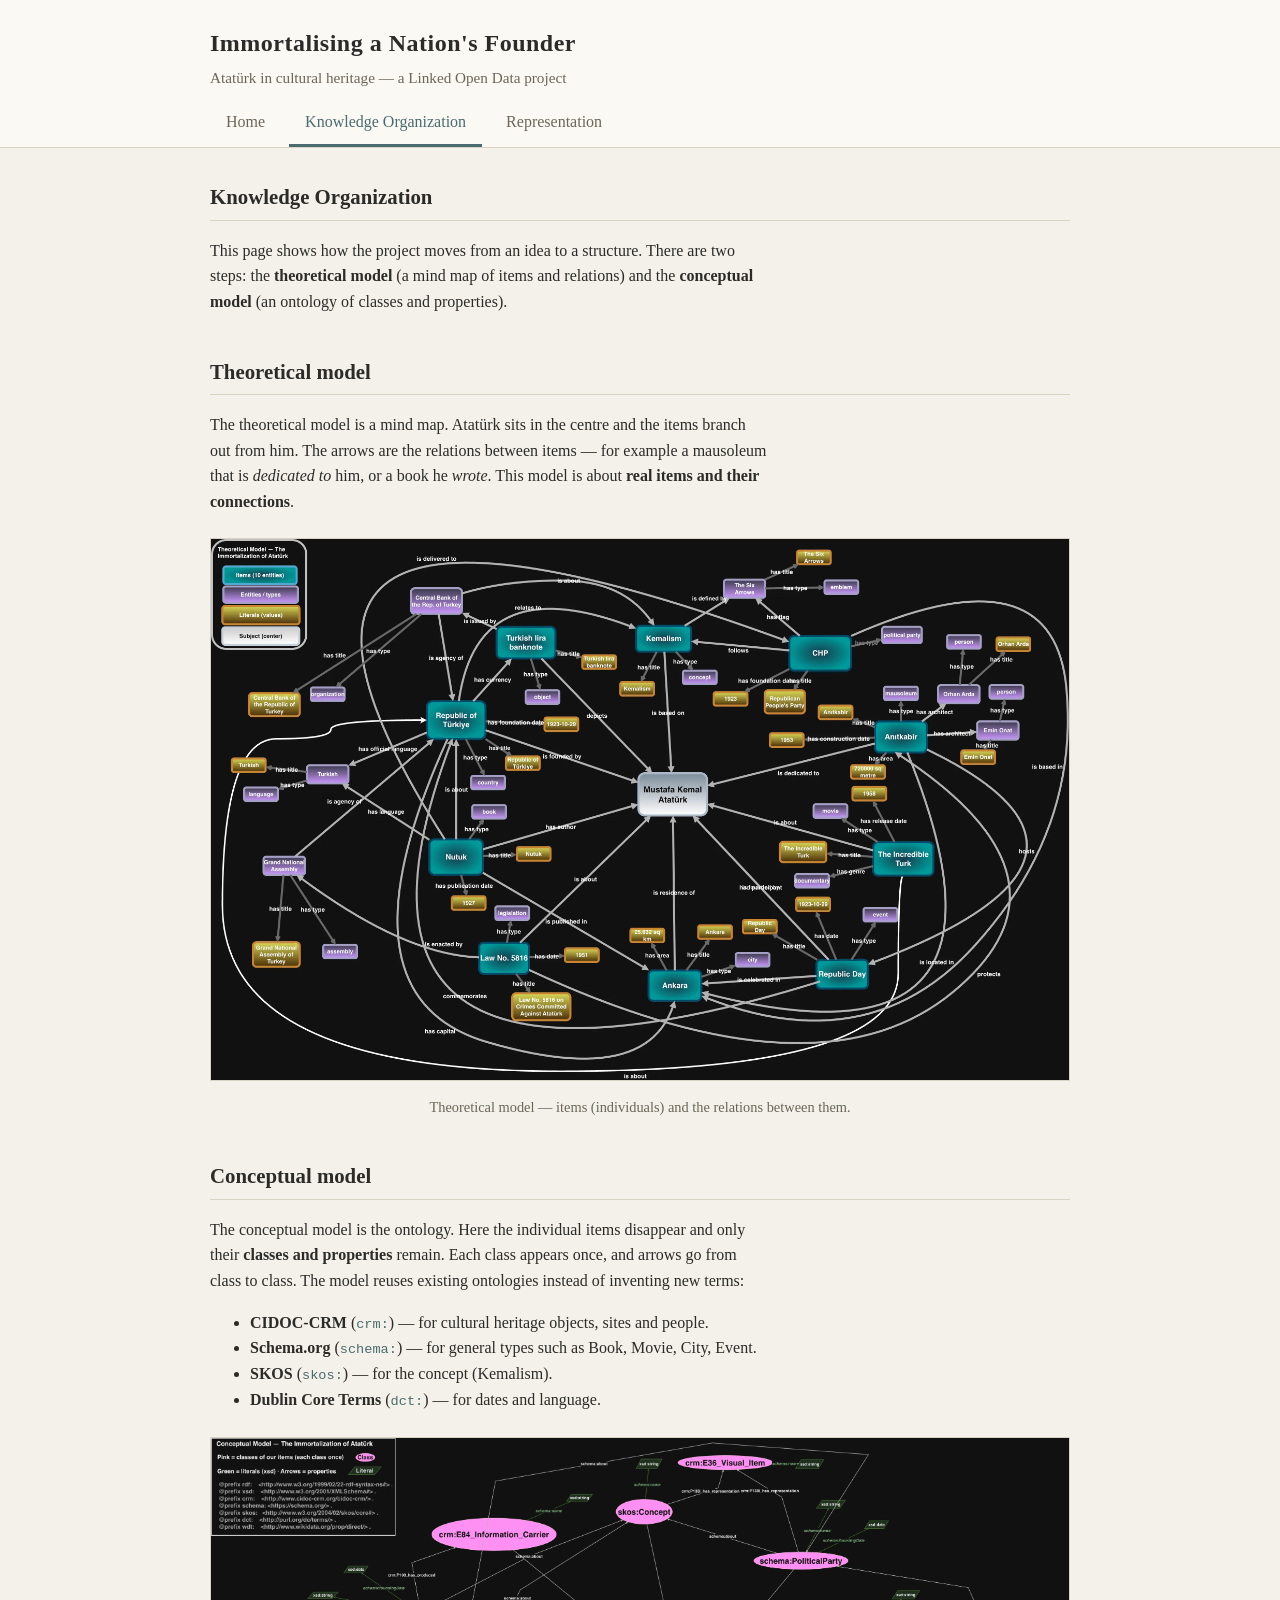
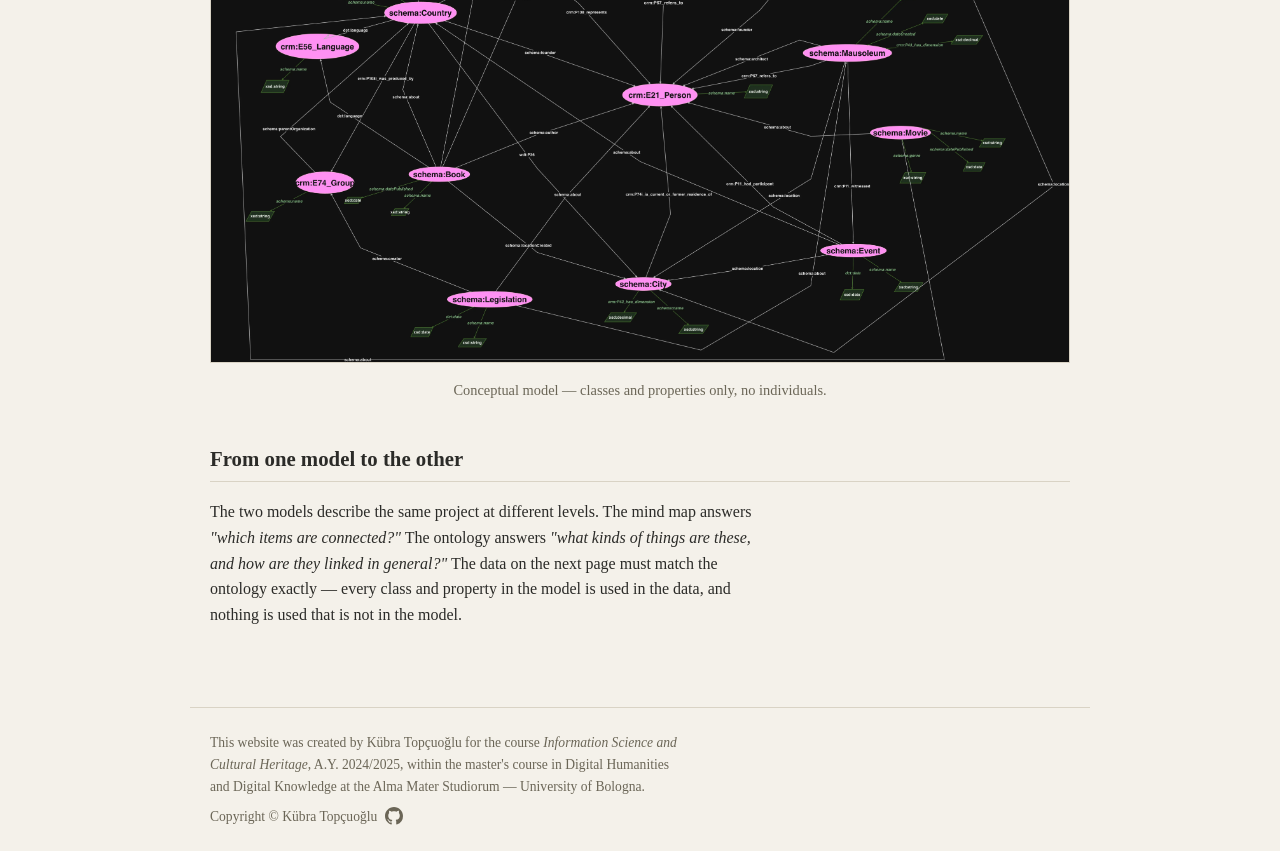
==== docs/knowledge-organization.html @ 89459b2e "Add attribution footer and publish LODLAM Atatürk project" ====
<!DOCTYPE html>
<html lang="en">
<head>
  <meta charset="UTF-8">
  <meta name="viewport" content="width=device-width, initial-scale=1.0">
  <title>Knowledge Organization</title>
  <link rel="stylesheet" href="css/style.css">
</head>
<body>
  <header>
    <div class="site-title">
      <h1>Immortalising a Nation's Founder</h1>
      <p>Atatürk in cultural heritage — a Linked Open Data project</p>
    </div>
    <nav>
      <a href="index.html">Home</a>
      <a href="knowledge-organization.html" class="active">Knowledge Organization</a>
      <a href="representation.html">Representation</a>
    </nav>
  </header>

  <main>
    <h2>Knowledge Organization</h2>
    <p>
      This page shows how the project moves from an idea to a structure. There are
      two steps: the <strong>theoretical model</strong> (a mind map of items and
      relations) and the <strong>conceptual model</strong> (an ontology of classes
      and properties).
    </p>

    <h2>Theoretical model</h2>
    <p>
      The theoretical model is a mind map. Atatürk sits in the centre and the items
      branch out from him. The arrows are the relations between items — for example
      a mausoleum that is <em>dedicated to</em> him, or a book he <em>wrote</em>.
      This model is about <strong>real items and their connections</strong>.
    </p>
    <figure>
      <img src="assets/theoretical-model.webp" alt="Theoretical model: radial mind map of items and relations">
      <figcaption>Theoretical model — items (individuals) and the relations between them.</figcaption>
    </figure>

    <h2>Conceptual model</h2>
    <p>
      The conceptual model is the ontology. Here the individual items disappear and
      only their <strong>classes and properties</strong> remain. Each class appears
      once, and arrows go from class to class. The model reuses existing
      ontologies instead of inventing new terms:
    </p>
    <ul>
      <li><strong>CIDOC-CRM</strong> (<code>crm:</code>) — for cultural heritage objects, sites and people.</li>
      <li><strong>Schema.org</strong> (<code>schema:</code>) — for general types such as Book, Movie, City, Event.</li>
      <li><strong>SKOS</strong> (<code>skos:</code>) — for the concept (Kemalism).</li>
      <li><strong>Dublin Core Terms</strong> (<code>dct:</code>) — for dates and language.</li>
    </ul>
    <figure>
      <img src="assets/conceptual-model.webp" alt="Conceptual model: ontology of classes and properties">
      <figcaption>Conceptual model — classes and properties only, no individuals.</figcaption>
    </figure>

    <h2>From one model to the other</h2>
    <p>
      The two models describe the same project at different levels. The mind map
      answers <em>"which items are connected?"</em> The ontology answers
      <em>"what kinds of things are these, and how are they linked in general?"</em>
      The data on the next page must match the ontology exactly — every class and
      property in the model is used in the data, and nothing is used that is not in
      the model.
    </p>
  </main>

  <footer>
    <p>
      This website was created by Kübra Topçuoğlu for the course
      <em>Information Science and Cultural Heritage</em>, A.Y. 2024/2025,
      within the master's course in Digital Humanities and Digital Knowledge
      at the Alma Mater Studiorum — University of Bologna.
    </p>
    <p class="copyright">
      Copyright © Kübra Topçuoğlu
      <a class="gh" href="https://github.com/Kubrato" aria-label="GitHub" title="GitHub" target="_blank" rel="noopener">
        <svg viewBox="0 0 16 16" width="18" height="18" aria-hidden="true">
          <path fill="currentColor" d="M8 0C3.58 0 0 3.58 0 8c0 3.54 2.29 6.53 5.47 7.59.4.07.55-.17.55-.38 0-.19-.01-.82-.01-1.49-2.01.37-2.53-.49-2.69-.94-.09-.23-.48-.94-.82-1.13-.28-.15-.68-.52-.01-.53.63-.01 1.08.58 1.23.82.72 1.21 1.87.87 2.33.66.07-.52.28-.87.51-1.07-1.78-.2-3.64-.89-3.64-3.95 0-.87.31-1.59.82-2.15-.08-.2-.36-1.02.08-2.12 0 0 .67-.21 2.2.82.64-.18 1.32-.27 2-.27.68 0 1.36.09 2 .27 1.53-1.04 2.2-.82 2.2-.82.44 1.1.16 1.92.08 2.12.51.56.82 1.27.82 2.15 0 3.07-1.87 3.75-3.65 3.95.29.25.54.73.54 1.48 0 1.07-.01 1.93-.01 2.2 0 .21.15.46.55.38A8.013 8.013 0 0 0 16 8c0-4.42-3.58-8-8-8z"/>
        </svg>
      </a>
    </p>
  </footer>
</body>
</html>
---- docs/css/style.css ----
/* Immortalising a Nation's Founder — Atatürk in Cultural Heritage
   Neutral academic / archival palette (no red). */

:root {
  --paper: #f4f1ea;
  --card: #fbf9f4;
  --ink: #2b2b28;
  --muted: #6b6657;
  --line: #d9d3c5;
  --accent: #4a6b6f;   /* muted teal */
  --accent-soft: #e7ebe9;
}

* { box-sizing: border-box; }

body {
  margin: 0;
  font-family: Georgia, "Times New Roman", serif;
  color: var(--ink);
  background: var(--paper);
  line-height: 1.6;
}

/* Header + navigation */
header {
  background: var(--card);
  border-bottom: 1px solid var(--line);
}

.site-title {
  max-width: 900px;
  margin: 0 auto;
  padding: 24px 20px 8px;
}

.site-title h1 {
  margin: 0;
  font-size: 1.5rem;
  letter-spacing: 0.5px;
}

.site-title p {
  margin: 4px 0 0;
  color: var(--muted);
  font-size: 0.95rem;
}

nav {
  max-width: 900px;
  margin: 0 auto;
  padding: 0 20px;
  display: flex;
  gap: 8px;
}

nav a {
  display: inline-block;
  padding: 10px 16px;
  text-decoration: none;
  color: var(--muted);
  border-bottom: 3px solid transparent;
}

nav a:hover { color: var(--ink); }

nav a.active {
  color: var(--accent);
  border-bottom-color: var(--accent);
}

/* Main content */
main {
  max-width: 900px;
  margin: 0 auto;
  padding: 32px 20px 64px;
}

h2 {
  font-size: 1.3rem;
  margin-top: 40px;
  border-bottom: 1px solid var(--line);
  padding-bottom: 6px;
}

h2:first-of-type { margin-top: 0; }

p { max-width: 70ch; }

a { color: var(--accent); }

/* Figures */
figure {
  margin: 24px 0;
  text-align: center;
}

figure img {
  max-width: 100%;
  height: auto;
  border: 1px solid var(--line);
  background: var(--card);
}

figcaption {
  color: var(--muted);
  font-size: 0.9rem;
  margin-top: 8px;
}

/* Table */
table {
  border-collapse: collapse;
  width: 100%;
  margin: 20px 0;
  font-size: 0.92rem;
  background: var(--card);
}

th, td {
  border: 1px solid var(--line);
  padding: 8px 10px;
  text-align: left;
  vertical-align: top;
}

th {
  background: var(--accent-soft);
  color: var(--ink);
}

tr:nth-child(even) td { background: #f7f4ed; }

code {
  font-family: "Courier New", monospace;
  font-size: 0.85rem;
  color: var(--accent);
}

footer {
  max-width: 900px;
  margin: 0 auto;
  padding: 24px 20px;
  border-top: 1px solid var(--line);
  color: var(--muted);
  font-size: 0.85rem;
}

footer p { max-width: 70ch; margin: 0 0 8px; }

footer .copyright {
  display: flex;
  align-items: center;
  gap: 8px;
  margin: 0;
}

footer .gh {
  display: inline-flex;
  color: var(--muted);
}

footer .gh:hover { color: var(--accent); }
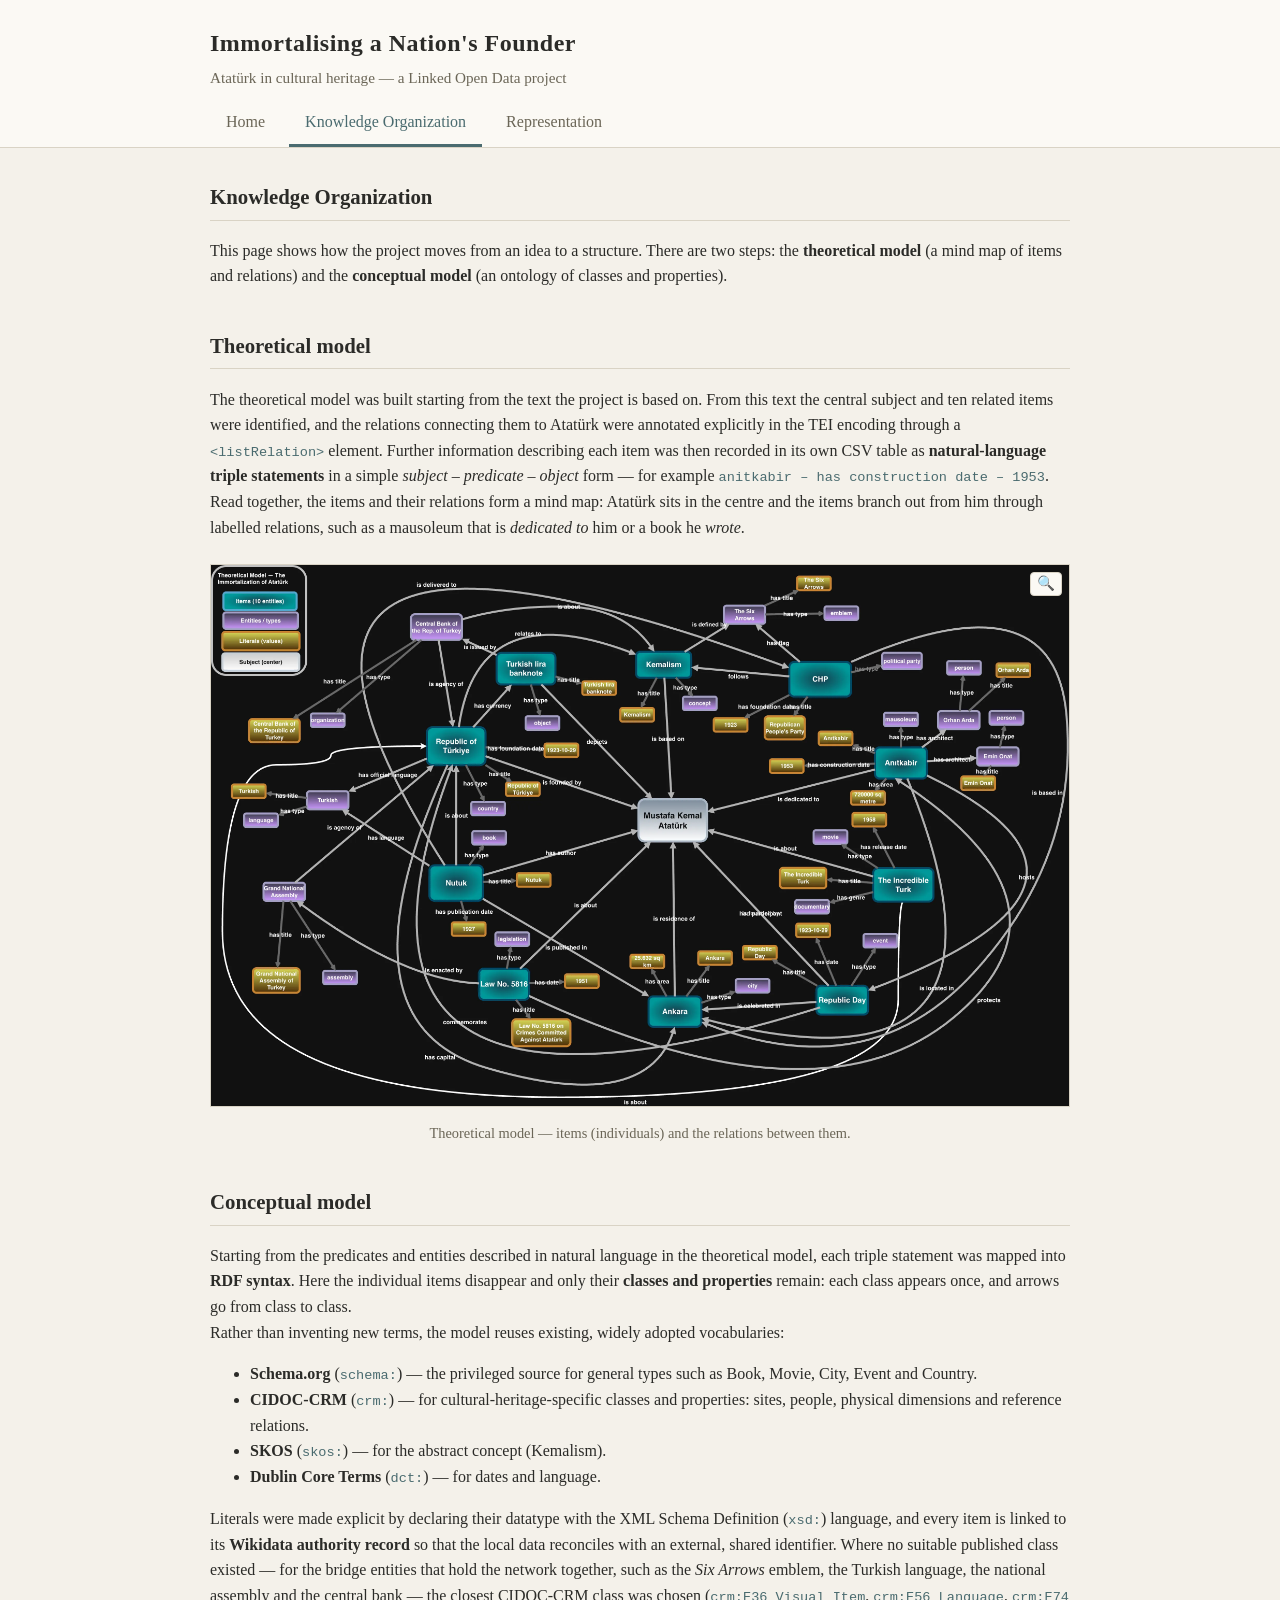
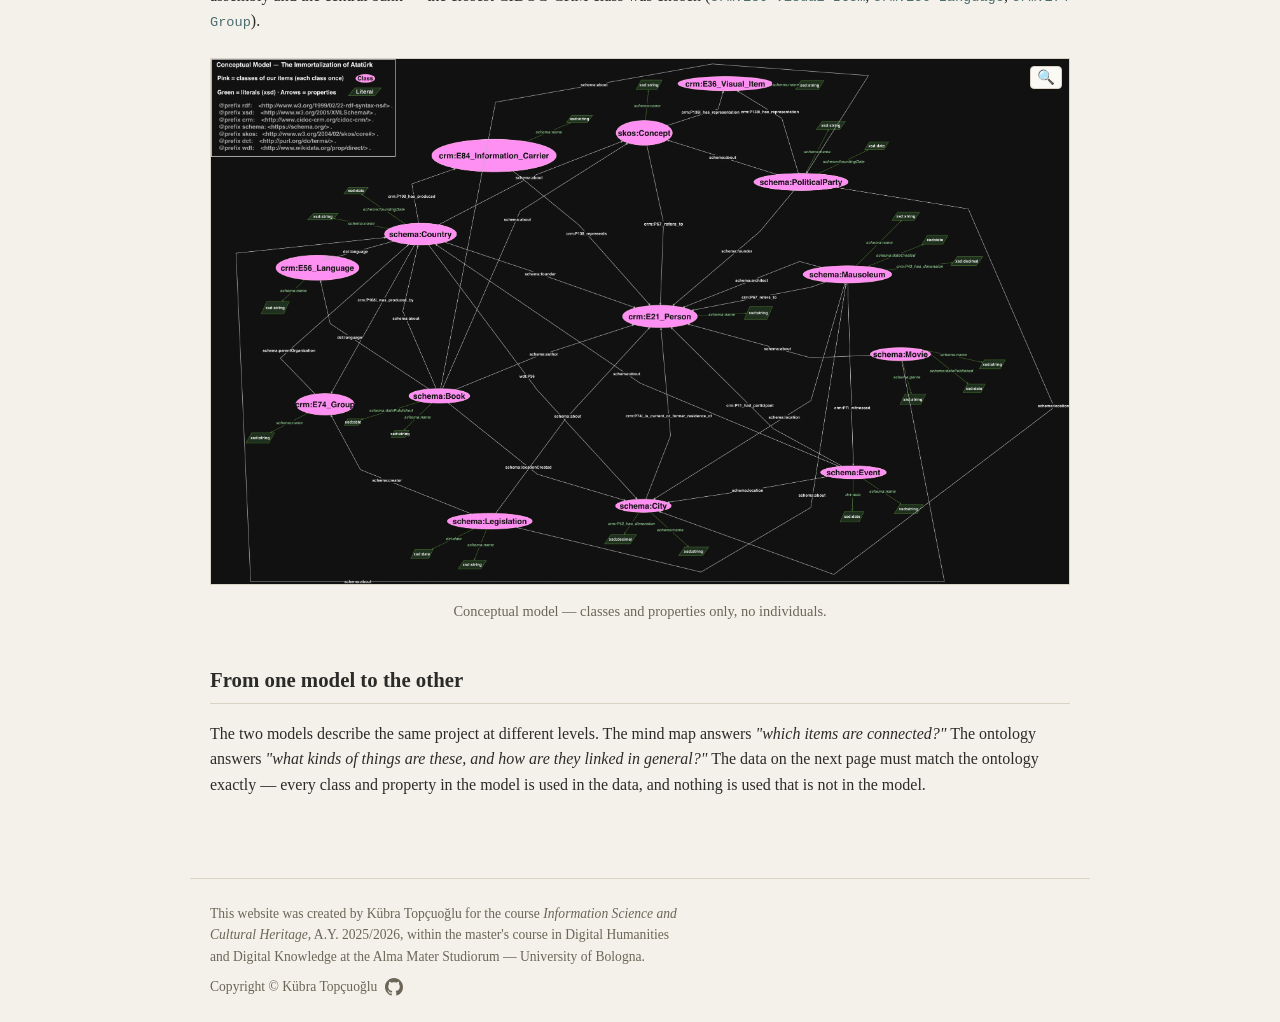
==== commit 346c167d: "changes" ====
--- a/docs/knowledge-organization.html
+++ b/docs/knowledge-organization.html
@@ -30,31 +30,51 @@
 
     <h2>Theoretical model</h2>
     <p>
-      The theoretical model is a mind map. Atatürk sits in the centre and the items
-      branch out from him. The arrows are the relations between items — for example
-      a mausoleum that is <em>dedicated to</em> him, or a book he <em>wrote</em>.
-      This model is about <strong>real items and their connections</strong>.
+      The theoretical model was built starting from the text the project is based
+      on. From this text the central subject and ten related items were identified,
+      and the relations connecting them to Atatürk were annotated explicitly in the
+      TEI encoding through a <code>&lt;listRelation&gt;</code> element. 
+      Further information describing each item was then recorded in its own CSV table as
+      <strong>natural-language triple statements</strong> in a simple
+      <em>subject – predicate – object</em> form — for example
+      <code>anitkabir – has construction date – 1953</code>. <br>
+      Read together, the items and their relations form a mind map: Atatürk sits in the centre 
+      and the items branch out from him through labelled relations, such as a mausoleum that
+      is <em>dedicated to</em> him or a book he <em>wrote</em>.
     </p>
     <figure>
-      <img src="assets/theoretical-model.webp" alt="Theoretical model: radial mind map of items and relations">
+      <img src="assets/theoretical-model.webp" class="zoomable" alt="Theoretical model: radial mind map of items and relations">
       <figcaption>Theoretical model — items (individuals) and the relations between them.</figcaption>
     </figure>
 
     <h2>Conceptual model</h2>
     <p>
-      The conceptual model is the ontology. Here the individual items disappear and
-      only their <strong>classes and properties</strong> remain. Each class appears
-      once, and arrows go from class to class. The model reuses existing
-      ontologies instead of inventing new terms:
+      Starting from the predicates and entities described in natural language in the
+      theoretical model, each triple statement was mapped into <strong>RDF
+      syntax</strong>. Here the individual items disappear and only their
+      <strong>classes and properties</strong> remain: each class appears once, and
+      arrows go from class to class. <br> Rather than inventing new terms, the model
+      reuses existing, widely adopted vocabularies:
     </p>
     <ul>
-      <li><strong>CIDOC-CRM</strong> (<code>crm:</code>) — for cultural heritage objects, sites and people.</li>
-      <li><strong>Schema.org</strong> (<code>schema:</code>) — for general types such as Book, Movie, City, Event.</li>
-      <li><strong>SKOS</strong> (<code>skos:</code>) — for the concept (Kemalism).</li>
+      <li><strong>Schema.org</strong> (<code>schema:</code>) — the privileged source for general types such as Book, Movie, City, Event and Country.</li>
+      <li><strong>CIDOC-CRM</strong> (<code>crm:</code>) — for cultural-heritage-specific classes and properties: sites, people, physical dimensions and reference relations.</li>
+      <li><strong>SKOS</strong> (<code>skos:</code>) — for the abstract concept (Kemalism).</li>
       <li><strong>Dublin Core Terms</strong> (<code>dct:</code>) — for dates and language.</li>
     </ul>
+    <p>
+      Literals were made explicit by declaring their datatype with the XML Schema
+      Definition (<code>xsd:</code>) language, and every item is linked to its
+      <strong>Wikidata authority record</strong> so that the local data reconciles
+      with an external, shared identifier. Where no suitable published class
+      existed — for the bridge entities that hold the network together, such as the
+      <em>Six Arrows</em> emblem, the Turkish language, the national assembly and
+      the central bank — the closest CIDOC-CRM class was chosen (<code>crm:E36
+      Visual&nbsp;Item</code>, <code>crm:E56 Language</code>, <code>crm:E74
+      Group</code>).
+    </p>
     <figure>
-      <img src="assets/conceptual-model.webp" alt="Conceptual model: ontology of classes and properties">
+      <img src="assets/conceptual-model.webp" class="zoomable" alt="Conceptual model: ontology of classes and properties">
       <figcaption>Conceptual model — classes and properties only, no individuals.</figcaption>
     </figure>
 
@@ -72,7 +92,7 @@
   <footer>
     <p>
       This website was created by Kübra Topçuoğlu for the course
-      <em>Information Science and Cultural Heritage</em>, A.Y. 2024/2025,
+      <em>Information Science and Cultural Heritage</em>, A.Y. 2025/2026,
       within the master's course in Digital Humanities and Digital Knowledge
       at the Alma Mater Studiorum — University of Bologna.
     </p>
@@ -85,5 +105,7 @@
       </a>
     </p>
   </footer>
+
+  <script src="js/zoom.js"></script>
 </body>
 </html>
--- a/docs/css/style.css
+++ b/docs/css/style.css
@@ -84,7 +84,7 @@
 
 h2:first-of-type { margin-top: 0; }
 
-p { max-width: 70ch; }
+p { max-width: none; }
 
 a { color: var(--accent); }
 
@@ -136,6 +136,138 @@
   color: var(--accent);
 }
 
+/* Code blocks (serialized graph / snippets) — dark, syntax-highlighted */
+pre {
+  background: #0d1117;
+  border: 1px solid #0d1117;
+  border-radius: 4px;
+  padding: 14px 16px;
+  overflow-x: auto;
+  font-size: 0.82rem;
+  line-height: 1.45;
+  max-height: 420px;
+}
+
+pre code {
+  font-family: "Courier New", monospace;
+  color: #c9d1d9;
+}
+
+/* let the highlight.js theme paint the text colors, not the box */
+pre code.hljs {
+  background: transparent;
+  padding: 0;
+}
+
+/* Download / view-file links */
+.files {
+  list-style: none;
+  padding: 0;
+  margin: 16px 0;
+}
+
+.files li { margin: 6px 0; }
+
+.files a {
+  display: inline-block;
+  padding: 8px 14px;
+  border: 1px solid var(--line);
+  border-radius: 4px;
+  background: var(--card);
+  text-decoration: none;
+  color: var(--accent);
+}
+
+.files a:hover { background: var(--accent-soft); }
+
+.files .what {
+  color: var(--muted);
+  font-size: 0.9rem;
+  margin-left: 8px;
+}
+
+/* Numbered pipeline steps */
+.pipeline {
+  margin: 16px 0;
+  padding-left: 20px;
+}
+
+.pipeline li { margin: 6px 0; }
+
+/* Collapsible code blocks */
+details.code {
+  margin: 12px 0 24px;
+  border: 1px solid var(--line);
+  border-radius: 4px;
+  background: var(--card);
+}
+
+details.code summary {
+  cursor: pointer;
+  padding: 10px 14px;
+  color: var(--accent);
+  font-size: 0.9rem;
+  user-select: none;
+  display: flex;
+  align-items: center;
+  gap: 10px;
+}
+
+details.code summary:hover { color: var(--ink); }
+
+/* GitHub link to the source file, shown inside the summary bar */
+.gh-file {
+  margin-left: auto;
+  display: inline-flex;
+  align-items: center;
+  gap: 5px;
+  color: var(--muted);
+  text-decoration: none;
+  font-size: 0.85rem;
+}
+
+.gh-file:hover { color: var(--accent); text-decoration: underline; }
+
+details.code pre {
+  margin: 0;
+  border: none;
+  border-top: 1px solid var(--line);
+  border-radius: 0 0 4px 4px;
+}
+
+/* Zoomable images — click to enlarge in place, click again to shrink */
+.zoom-wrap {
+  position: relative;
+  display: inline-block;
+  line-height: 0;          /* avoid extra space under the image */
+}
+
+img.zoomable {
+  cursor: zoom-in;
+  transition: transform 0.2s ease;
+}
+
+img.zoomable.zoomed {
+  transform: scale(1.7);
+  cursor: zoom-out;
+  position: relative;
+  z-index: 5;              /* sit above surrounding content while enlarged */
+}
+
+/* Small magnifying-glass icon so people see the image can be zoomed. */
+.zoom-badge {
+  position: absolute;
+  top: 8px;
+  right: 8px;
+  padding: 2px 6px;
+  font-size: 0.9rem;
+  line-height: 1.2;
+  background: var(--card);
+  border: 1px solid var(--line);
+  border-radius: 4px;
+  pointer-events: none;    /* never blocks the mouse */
+}
+
 footer {
   max-width: 900px;
   margin: 0 auto;
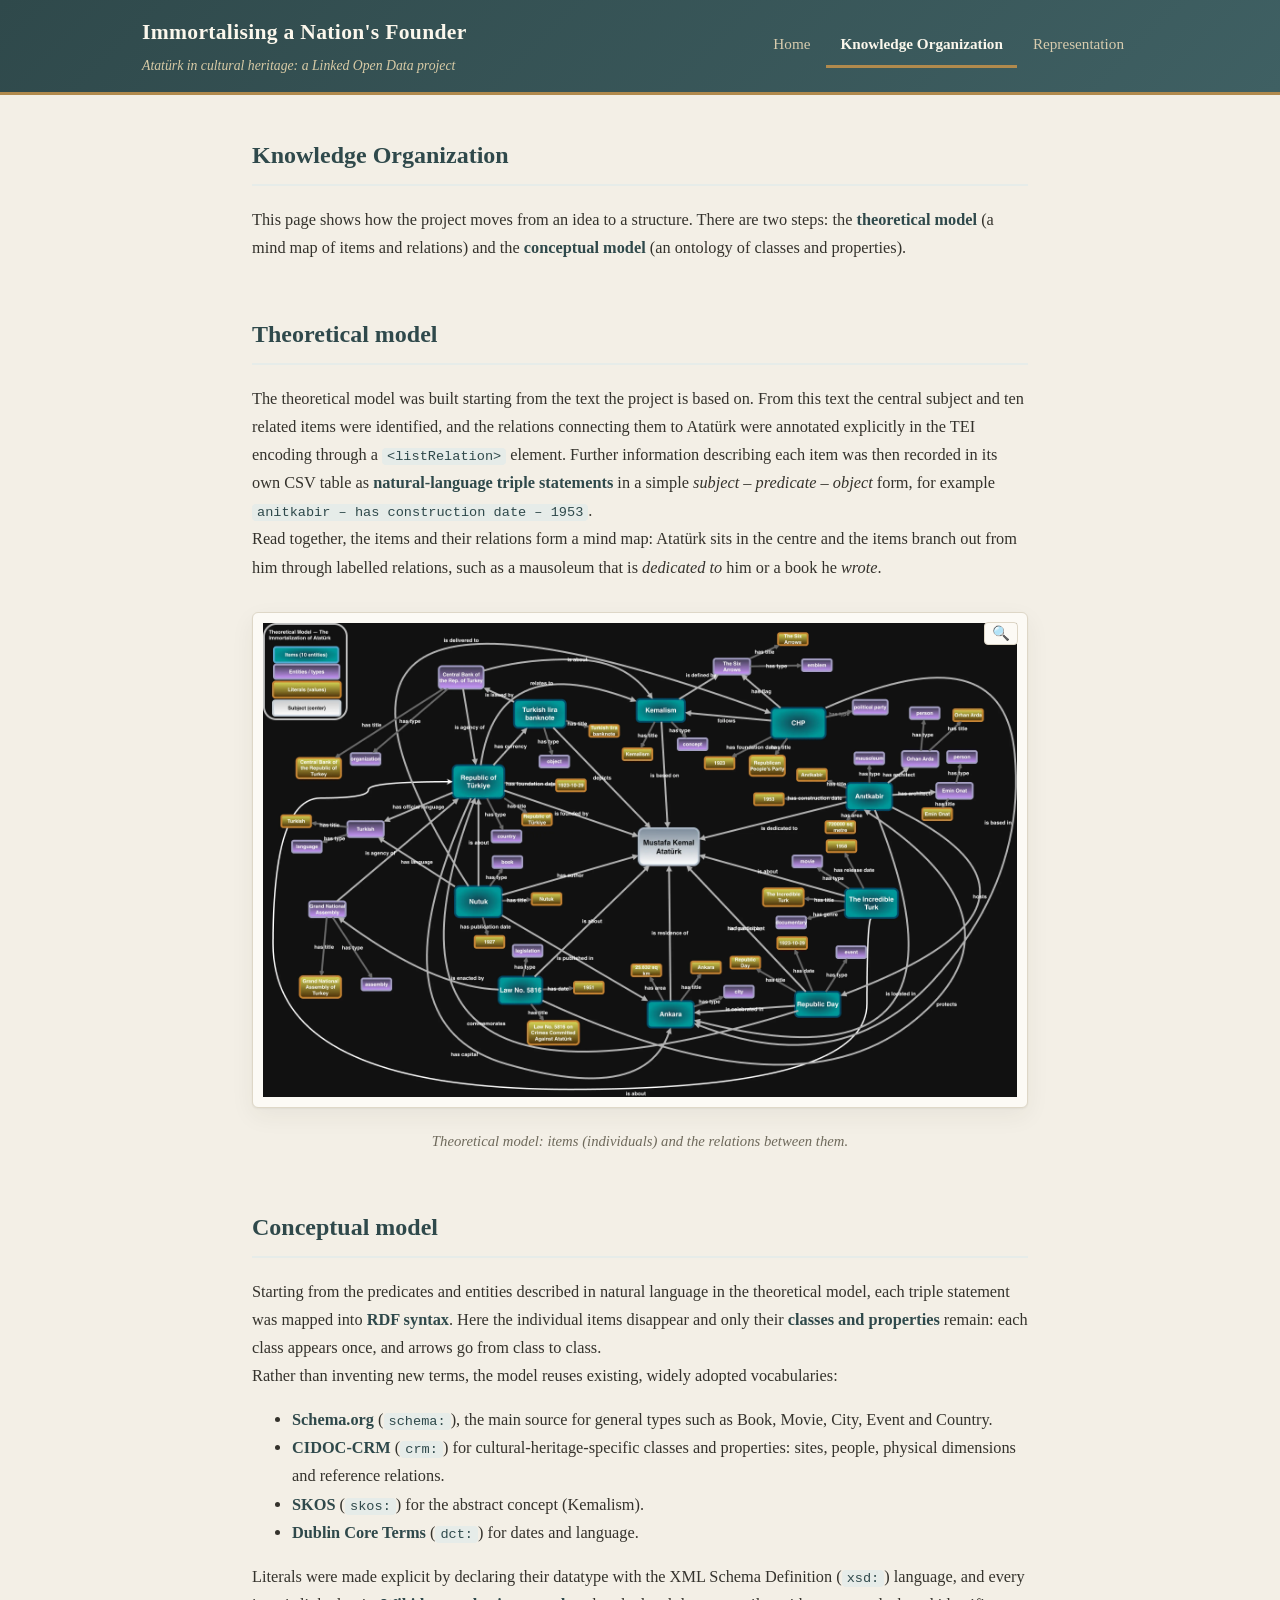
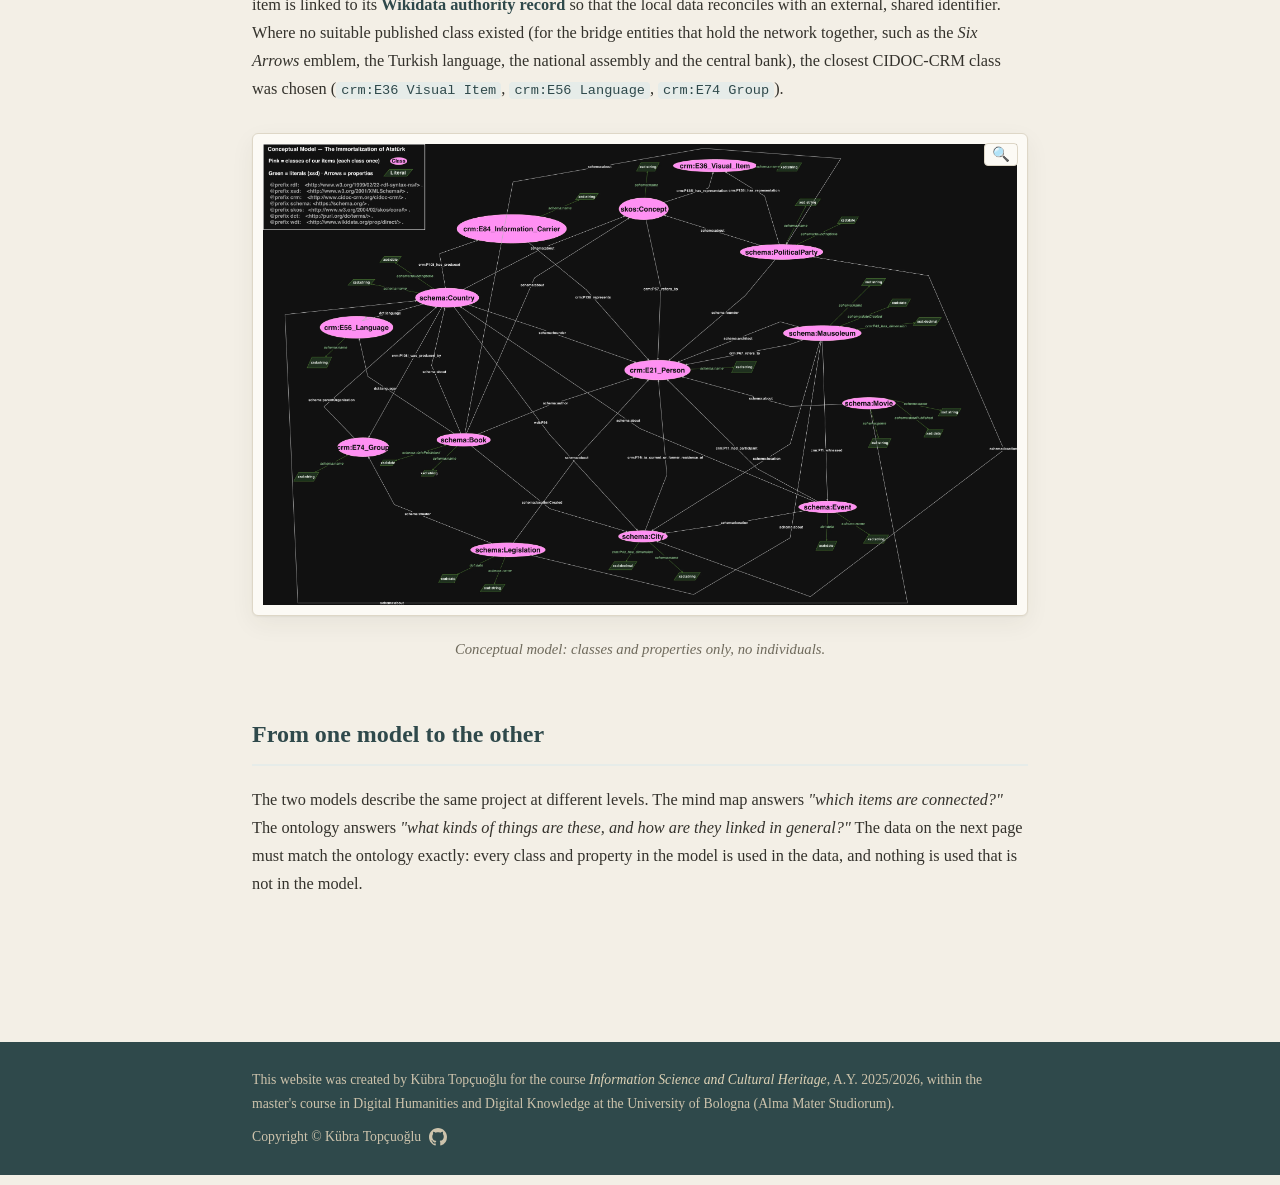
==== commit 13efd3e3: "Update website styles and content" ====
--- a/docs/knowledge-organization.html
+++ b/docs/knowledge-organization.html
@@ -8,15 +8,17 @@
 </head>
 <body>
   <header>
-    <div class="site-title">
-      <h1>Immortalising a Nation's Founder</h1>
-      <p>Atatürk in cultural heritage — a Linked Open Data project</p>
+    <div class="bar">
+      <div class="site-title">
+        <h1>Immortalising a Nation's Founder</h1>
+        <p>Atatürk in cultural heritage: a Linked Open Data project</p>
+      </div>
+      <nav>
+        <a href="index.html">Home</a>
+        <a href="knowledge-organization.html" class="active">Knowledge Organization</a>
+        <a href="representation.html">Representation</a>
+      </nav>
     </div>
-    <nav>
-      <a href="index.html">Home</a>
-      <a href="knowledge-organization.html" class="active">Knowledge Organization</a>
-      <a href="representation.html">Representation</a>
-    </nav>
   </header>
 
   <main>
@@ -36,7 +38,7 @@
       TEI encoding through a <code>&lt;listRelation&gt;</code> element. 
       Further information describing each item was then recorded in its own CSV table as
       <strong>natural-language triple statements</strong> in a simple
-      <em>subject – predicate – object</em> form — for example
+      <em>subject – predicate – object</em> form, for example
       <code>anitkabir – has construction date – 1953</code>. <br>
       Read together, the items and their relations form a mind map: Atatürk sits in the centre 
       and the items branch out from him through labelled relations, such as a mausoleum that
@@ -44,7 +46,7 @@
     </p>
     <figure>
       <img src="assets/theoretical-model.webp" class="zoomable" alt="Theoretical model: radial mind map of items and relations">
-      <figcaption>Theoretical model — items (individuals) and the relations between them.</figcaption>
+      <figcaption>Theoretical model: items (individuals) and the relations between them.</figcaption>
     </figure>
 
     <h2>Conceptual model</h2>
@@ -57,25 +59,25 @@
       reuses existing, widely adopted vocabularies:
     </p>
     <ul>
-      <li><strong>Schema.org</strong> (<code>schema:</code>) — the privileged source for general types such as Book, Movie, City, Event and Country.</li>
-      <li><strong>CIDOC-CRM</strong> (<code>crm:</code>) — for cultural-heritage-specific classes and properties: sites, people, physical dimensions and reference relations.</li>
-      <li><strong>SKOS</strong> (<code>skos:</code>) — for the abstract concept (Kemalism).</li>
-      <li><strong>Dublin Core Terms</strong> (<code>dct:</code>) — for dates and language.</li>
+      <li><strong>Schema.org</strong> (<code>schema:</code>), the main source for general types such as Book, Movie, City, Event and Country.</li>
+      <li><strong>CIDOC-CRM</strong> (<code>crm:</code>) for cultural-heritage-specific classes and properties: sites, people, physical dimensions and reference relations.</li>
+      <li><strong>SKOS</strong> (<code>skos:</code>) for the abstract concept (Kemalism).</li>
+      <li><strong>Dublin Core Terms</strong> (<code>dct:</code>) for dates and language.</li>
     </ul>
     <p>
       Literals were made explicit by declaring their datatype with the XML Schema
       Definition (<code>xsd:</code>) language, and every item is linked to its
       <strong>Wikidata authority record</strong> so that the local data reconciles
       with an external, shared identifier. Where no suitable published class
-      existed — for the bridge entities that hold the network together, such as the
+      existed (for the bridge entities that hold the network together, such as the
       <em>Six Arrows</em> emblem, the Turkish language, the national assembly and
-      the central bank — the closest CIDOC-CRM class was chosen (<code>crm:E36
+      the central bank), the closest CIDOC-CRM class was chosen (<code>crm:E36
       Visual&nbsp;Item</code>, <code>crm:E56 Language</code>, <code>crm:E74
       Group</code>).
     </p>
     <figure>
       <img src="assets/conceptual-model.webp" class="zoomable" alt="Conceptual model: ontology of classes and properties">
-      <figcaption>Conceptual model — classes and properties only, no individuals.</figcaption>
+      <figcaption>Conceptual model: classes and properties only, no individuals.</figcaption>
     </figure>
 
     <h2>From one model to the other</h2>
@@ -83,7 +85,7 @@
       The two models describe the same project at different levels. The mind map
       answers <em>"which items are connected?"</em> The ontology answers
       <em>"what kinds of things are these, and how are they linked in general?"</em>
-      The data on the next page must match the ontology exactly — every class and
+      The data on the next page must match the ontology exactly: every class and
       property in the model is used in the data, and nothing is used that is not in
       the model.
     </p>
@@ -94,7 +96,7 @@
       This website was created by Kübra Topçuoğlu for the course
       <em>Information Science and Cultural Heritage</em>, A.Y. 2025/2026,
       within the master's course in Digital Humanities and Digital Knowledge
-      at the Alma Mater Studiorum — University of Bologna.
+      at the University of Bologna (Alma Mater Studiorum).
     </p>
     <p class="copyright">
       Copyright © Kübra Topçuoğlu
--- a/docs/css/style.css
+++ b/docs/css/style.css
@@ -1,96 +1,123 @@
-/* Immortalising a Nation's Founder — Atatürk in Cultural Heritage
-   Neutral academic / archival palette (no red). */
+/* Immortalising a Nation's Founder - Atatürk in Cultural Heritage
+   Neutral archival palette (no red): cream paper, deep teal, archival gold. */
 
 :root {
-  --paper: #f4f1ea;
-  --card: #fbf9f4;
-  --ink: #2b2b28;
-  --muted: #6b6657;
-  --line: #d9d3c5;
-  --accent: #4a6b6f;   /* muted teal */
-  --accent-soft: #e7ebe9;
+  --paper: #f3efe6;
+  --card: #fcfaf5;
+  --ink: #34322c;
+  --muted: #6f6a5c;
+  --line: #ded7c7;
+  --teal: #3f6063;
+  --teal-deep: #2f494b;
+  --teal-soft: #e6ece9;
+  --gold: #b18a4d;
+  --shadow: 0 1px 2px rgba(47, 43, 33, 0.06), 0 8px 24px rgba(47, 43, 33, 0.06);
 }
 
 * { box-sizing: border-box; }
 
 body {
   margin: 0;
-  font-family: Georgia, "Times New Roman", serif;
+  font-family: Georgia, "Iowan Old Style", "Times New Roman", serif;
   color: var(--ink);
   background: var(--paper);
-  line-height: 1.6;
-}
-
-/* Header + navigation */
+  line-height: 1.72;
+  font-size: 1.02rem;
+}
+
+/* Compact header bar: title on the left, tabs on the right */
 header {
-  background: var(--card);
-  border-bottom: 1px solid var(--line);
-}
-
-.site-title {
-  max-width: 900px;
+  background: linear-gradient(135deg, var(--teal-deep), var(--teal));
+  border-bottom: 3px solid var(--gold);
+  color: #f4efe3;
+}
+
+.bar {
+  max-width: 1040px;
   margin: 0 auto;
-  padding: 24px 20px 8px;
+  padding: 14px 22px;
+  display: flex;
+  align-items: center;
+  justify-content: space-between;
+  gap: 20px 28px;
+  flex-wrap: wrap;
 }
 
 .site-title h1 {
   margin: 0;
-  font-size: 1.5rem;
-  letter-spacing: 0.5px;
+  font-size: 1.35rem;
+  letter-spacing: 0.3px;
+  color: #fbf7ec;
 }
 
 .site-title p {
-  margin: 4px 0 0;
-  color: var(--muted);
-  font-size: 0.95rem;
-}
-
+  margin: 3px 0 0;
+  color: #d8cba6;
+  font-size: 0.86rem;
+  font-style: italic;
+}
+
+/* Navigation tabs (sit on the teal bar) */
 nav {
-  max-width: 900px;
-  margin: 0 auto;
-  padding: 0 20px;
   display: flex;
-  gap: 8px;
+  gap: 2px;
+  flex-wrap: wrap;
 }
 
 nav a {
   display: inline-block;
-  padding: 10px 16px;
+  padding: 8px 14px;
   text-decoration: none;
-  color: var(--muted);
+  color: #d8ccae;
+  font-size: 0.95rem;
   border-bottom: 3px solid transparent;
-}
-
-nav a:hover { color: var(--ink); }
+  border-radius: 4px 4px 0 0;
+  transition: color 0.15s, border-color 0.15s, background 0.15s;
+}
+
+nav a:hover {
+  color: #fbf7ec;
+  background: rgba(255, 255, 255, 0.08);
+}
 
 nav a.active {
-  color: var(--accent);
-  border-bottom-color: var(--accent);
+  color: #fbf7ec;
+  border-bottom-color: var(--gold);
+  font-weight: bold;
 }
 
 /* Main content */
 main {
-  max-width: 900px;
+  max-width: 820px;
   margin: 0 auto;
-  padding: 32px 20px 64px;
+  padding: 40px 22px 72px;
 }
 
 h2 {
-  font-size: 1.3rem;
-  margin-top: 40px;
-  border-bottom: 1px solid var(--line);
-  padding-bottom: 6px;
+  font-size: 1.5rem;
+  color: var(--teal-deep);
+  margin-top: 52px;
+  padding-bottom: 8px;
+  border-bottom: 2px solid var(--teal-soft);
 }
 
 h2:first-of-type { margin-top: 0; }
 
-p { max-width: none; }
-
-a { color: var(--accent); }
+p { margin: 1em 0; }
+
+a {
+  color: var(--teal);
+  text-decoration-color: var(--gold);
+  text-underline-offset: 2px;
+}
+
+a:hover { color: var(--gold); }
+
+strong { color: var(--teal-deep); }
 
 /* Figures */
 figure {
-  margin: 24px 0;
+  margin: 30px 0;
   text-align: center;
 }
 
@@ -99,61 +126,88 @@
   height: auto;
   border: 1px solid var(--line);
   background: var(--card);
+  border-radius: 6px;
+  padding: 10px;
+  box-shadow: var(--shadow);
 }
 
 figcaption {
   color: var(--muted);
-  font-size: 0.9rem;
-  margin-top: 8px;
+  font-size: 0.92rem;
+  font-style: italic;
+  margin-top: 12px;
 }
 
 /* Table */
 table {
-  border-collapse: collapse;
+  border-collapse: separate;
+  border-spacing: 0;
   width: 100%;
-  margin: 20px 0;
-  font-size: 0.92rem;
-  background: var(--card);
+  margin: 28px 0;
+  font-size: 0.94rem;
+  background: var(--card);
+  border: 1px solid var(--line);
+  border-radius: 8px;
+  overflow: hidden;
+  box-shadow: var(--shadow);
 }
 
 th, td {
-  border: 1px solid var(--line);
-  padding: 8px 10px;
+  padding: 12px 14px;
   text-align: left;
   vertical-align: top;
+  border-bottom: 1px solid var(--line);
 }
 
 th {
-  background: var(--accent-soft);
-  color: var(--ink);
-}
-
-tr:nth-child(even) td { background: #f7f4ed; }
+  background: var(--teal);
+  color: #f6f1e6;
+  letter-spacing: 0.3px;
+}
+
+tbody tr:nth-child(even) td { background: #f6f2e9; }
+
+tbody tr:hover td { background: var(--teal-soft); }
+
+tbody tr:last-child td { border-bottom: none; }
+
+/* narrow, centred row-number column */
+th:first-child, td:first-child {
+  text-align: center;
+  width: 2.5rem;
+  color: var(--muted);
+}
+
+th:first-child { color: inherit; }
 
 code {
-  font-family: "Courier New", monospace;
+  font-family: "SFMono-Regular", "Courier New", monospace;
   font-size: 0.85rem;
-  color: var(--accent);
-}
-
-/* Code blocks (serialized graph / snippets) — dark, syntax-highlighted */
+  color: var(--teal-deep);
+  background: var(--teal-soft);
+  padding: 1px 5px;
+  border-radius: 4px;
+}
+
+/* Code blocks (serialized graph / snippets) */
 pre {
   background: #0d1117;
-  border: 1px solid #0d1117;
-  border-radius: 4px;
-  padding: 14px 16px;
+  border-radius: 8px;
+  padding: 16px 18px;
   overflow-x: auto;
   font-size: 0.82rem;
-  line-height: 1.45;
-  max-height: 420px;
+  line-height: 1.5;
+  max-height: 440px;
+  box-shadow: var(--shadow);
 }
 
 pre code {
-  font-family: "Courier New", monospace;
+  font-family: "SFMono-Regular", "Courier New", monospace;
   color: #c9d1d9;
-}
-
-/* let the highlight.js theme paint the text colors, not the box */
+  background: none;
+  padding: 0;
+}
+
 pre code.hljs {
   background: transparent;
   padding: 0;
@@ -166,19 +220,27 @@
   margin: 16px 0;
 }
 
-.files li { margin: 6px 0; }
+.files li { margin: 8px 0; }
 
 .files a {
-  display: inline-block;
-  padding: 8px 14px;
-  border: 1px solid var(--line);
-  border-radius: 4px;
+  display: inline-flex;
+  align-items: center;
+  gap: 6px;
+  padding: 9px 15px;
+  border: 1px solid var(--line);
+  border-radius: 6px;
   background: var(--card);
   text-decoration: none;
-  color: var(--accent);
-}
-
-.files a:hover { background: var(--accent-soft); }
+  color: var(--teal);
+  box-shadow: var(--shadow);
+  transition: transform 0.15s, border-color 0.15s, background 0.15s;
+}
+
+.files a:hover {
+  background: var(--teal-soft);
+  border-color: var(--teal);
+  transform: translateY(-1px);
+}
 
 .files .what {
   color: var(--muted);
@@ -188,24 +250,31 @@
 
 /* Numbered pipeline steps */
 .pipeline {
-  margin: 16px 0;
-  padding-left: 20px;
-}
-
-.pipeline li { margin: 6px 0; }
+  margin: 18px 0;
+  padding-left: 22px;
+}
+
+.pipeline li {
+  margin: 8px 0;
+  padding-left: 4px;
+}
+
+.pipeline li::marker { color: var(--gold); font-weight: bold; }
 
 /* Collapsible code blocks */
 details.code {
-  margin: 12px 0 24px;
-  border: 1px solid var(--line);
-  border-radius: 4px;
-  background: var(--card);
+  margin: 14px 0 26px;
+  border: 1px solid var(--line);
+  border-radius: 8px;
+  background: var(--card);
+  box-shadow: var(--shadow);
+  overflow: hidden;
 }
 
 details.code summary {
   cursor: pointer;
-  padding: 10px 14px;
-  color: var(--accent);
+  padding: 11px 15px;
+  color: var(--teal);
   font-size: 0.9rem;
   user-select: none;
   display: flex;
@@ -213,7 +282,7 @@
   gap: 10px;
 }
 
-details.code summary:hover { color: var(--ink); }
+details.code summary:hover { color: var(--teal-deep); }
 
 /* GitHub link to the source file, shown inside the summary bar */
 .gh-file {
@@ -226,20 +295,19 @@
   font-size: 0.85rem;
 }
 
-.gh-file:hover { color: var(--accent); text-decoration: underline; }
+.gh-file:hover { color: var(--teal); text-decoration: underline; }
 
 details.code pre {
   margin: 0;
-  border: none;
-  border-top: 1px solid var(--line);
-  border-radius: 0 0 4px 4px;
-}
-
-/* Zoomable images — click to enlarge in place, click again to shrink */
+  border-radius: 0;
+  box-shadow: none;
+}
+
+/* Zoomable images - click to enlarge, click again to shrink */
 .zoom-wrap {
   position: relative;
   display: inline-block;
-  line-height: 0;          /* avoid extra space under the image */
+  line-height: 0;
 }
 
 img.zoomable {
@@ -251,44 +319,52 @@
   transform: scale(1.7);
   cursor: zoom-out;
   position: relative;
-  z-index: 5;              /* sit above surrounding content while enlarged */
-}
-
-/* Small magnifying-glass icon so people see the image can be zoomed. */
+  z-index: 5;
+}
+
 .zoom-badge {
   position: absolute;
-  top: 8px;
-  right: 8px;
-  padding: 2px 6px;
+  top: 10px;
+  right: 10px;
+  padding: 2px 7px;
   font-size: 0.9rem;
   line-height: 1.2;
   background: var(--card);
   border: 1px solid var(--line);
   border-radius: 4px;
-  pointer-events: none;    /* never blocks the mouse */
-}
-
+  pointer-events: none;
+}
+
+/* Footer */
 footer {
-  max-width: 900px;
-  margin: 0 auto;
-  padding: 24px 20px;
-  border-top: 1px solid var(--line);
-  color: var(--muted);
-  font-size: 0.85rem;
-}
-
-footer p { max-width: 70ch; margin: 0 0 8px; }
+  background: var(--teal-deep);
+  color: #cdc3ac;
+  font-size: 0.86rem;
+  margin-top: 56px;
+}
+
+footer p {
+  max-width: 820px;
+  margin: 0 auto 10px;
+  padding: 0 22px;
+}
+
+footer p:first-child { padding-top: 26px; }
 
 footer .copyright {
   display: flex;
   align-items: center;
   gap: 8px;
-  margin: 0;
-}
+  padding-bottom: 26px;
+}
+
+footer em { color: #ddd2b6; }
+
+footer a { color: #ddd2b6; }
 
 footer .gh {
   display: inline-flex;
-  color: var(--muted);
-}
-
-footer .gh:hover { color: var(--accent); }
+  color: #cdc3ac;
+}
+
+footer .gh:hover { color: #fff; }
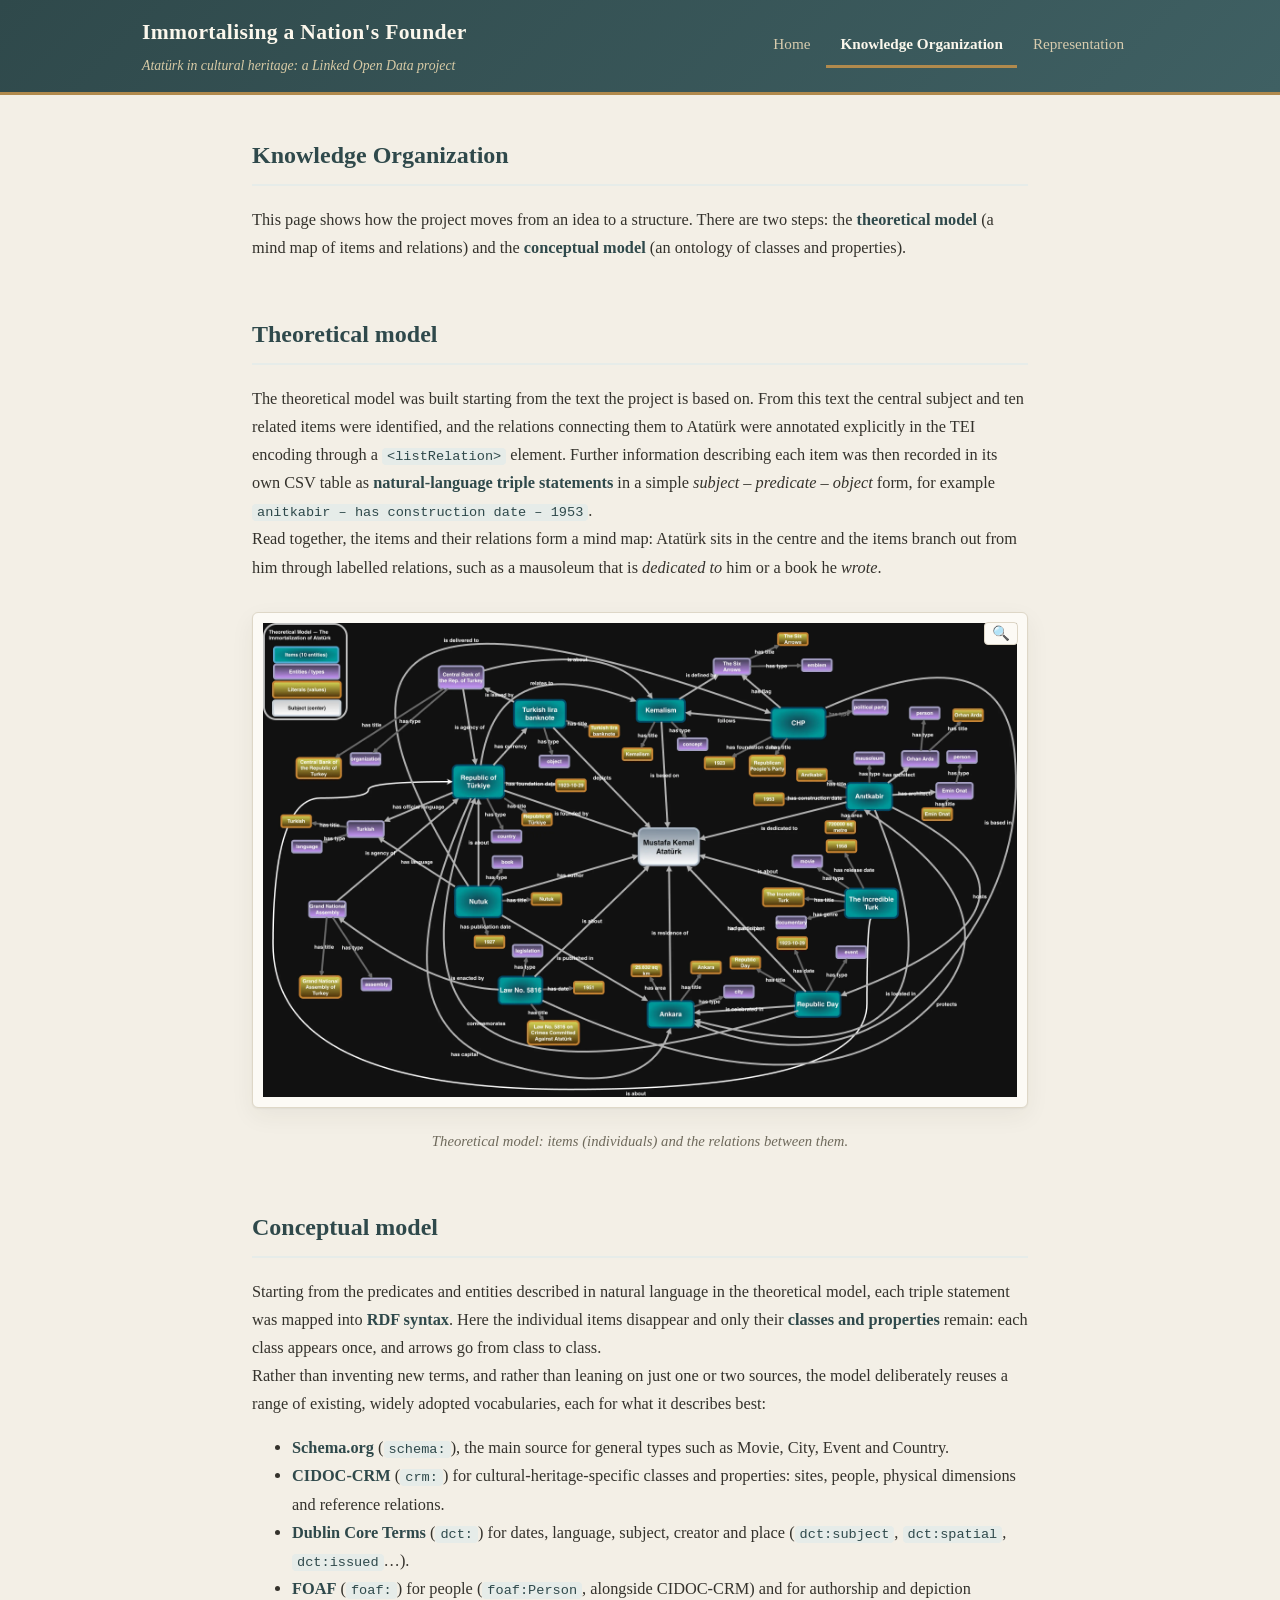
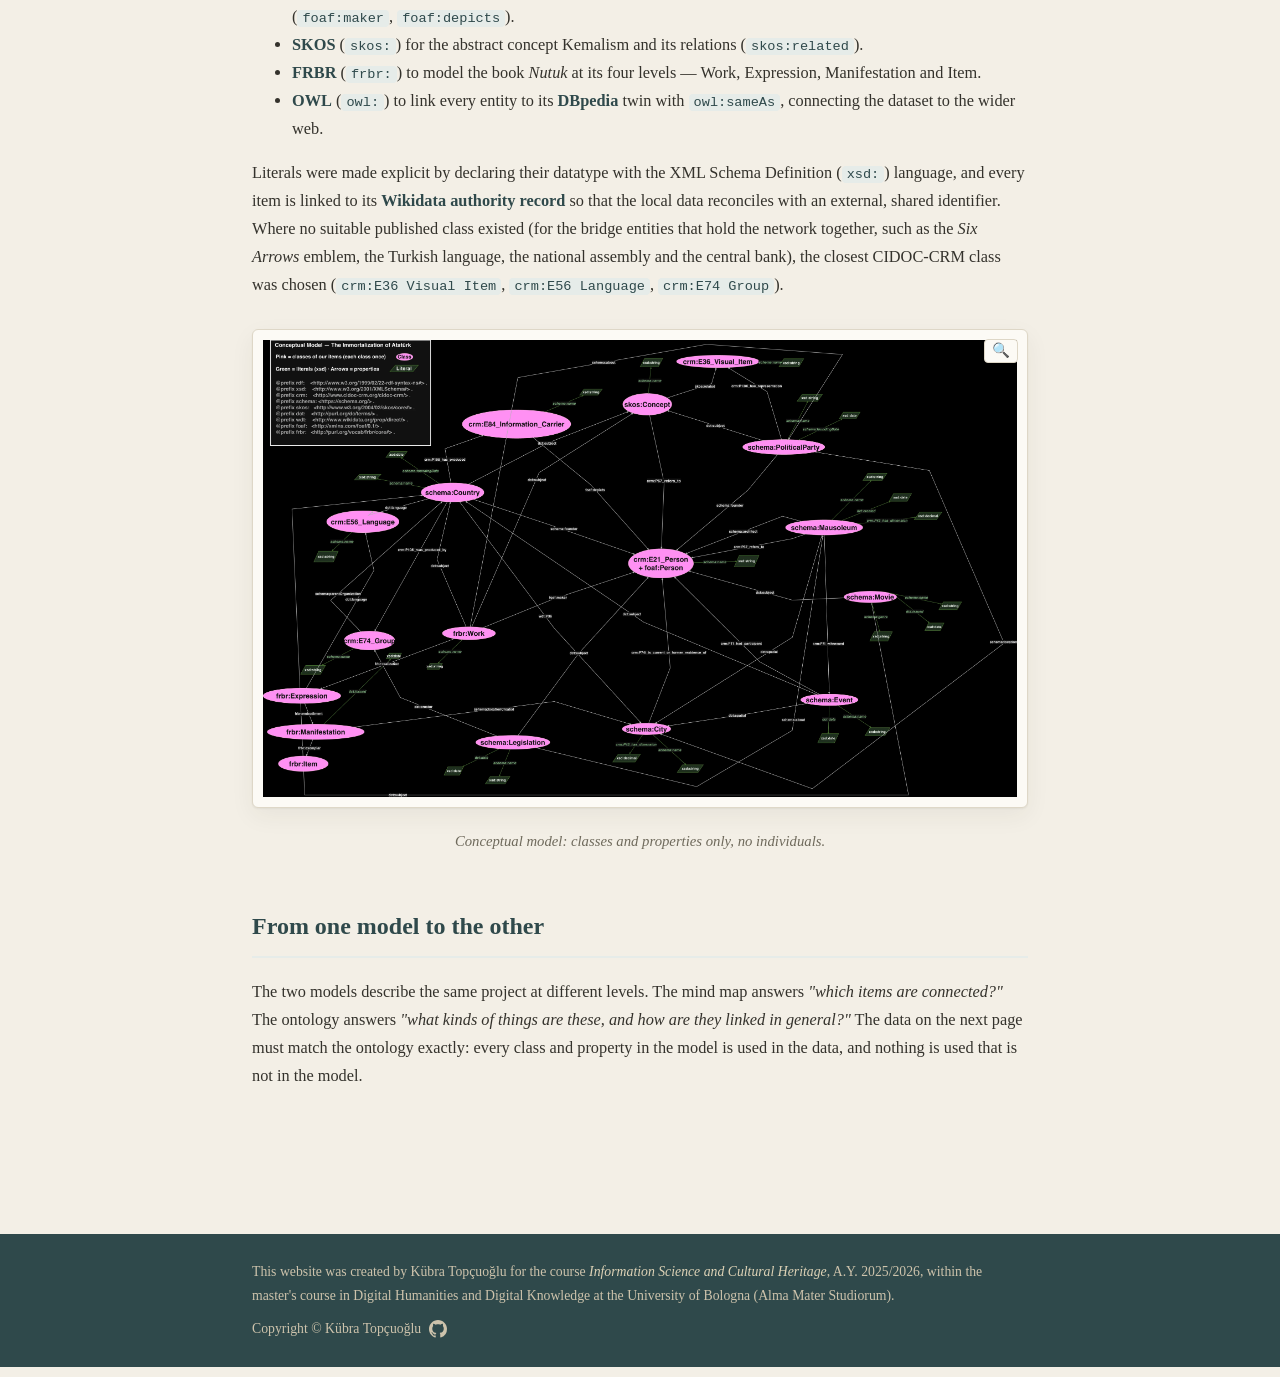
==== commit de25cf40: "added different classes" ====
--- a/docs/knowledge-organization.html
+++ b/docs/knowledge-organization.html
@@ -55,14 +55,18 @@
       theoretical model, each triple statement was mapped into <strong>RDF
       syntax</strong>. Here the individual items disappear and only their
       <strong>classes and properties</strong> remain: each class appears once, and
-      arrows go from class to class. <br> Rather than inventing new terms, the model
-      reuses existing, widely adopted vocabularies:
+      arrows go from class to class. <br> Rather than inventing new terms, and rather
+      than leaning on just one or two sources, the model deliberately reuses a range
+      of existing, widely adopted vocabularies, each for what it describes best:
     </p>
     <ul>
-      <li><strong>Schema.org</strong> (<code>schema:</code>), the main source for general types such as Book, Movie, City, Event and Country.</li>
+      <li><strong>Schema.org</strong> (<code>schema:</code>), the main source for general types such as Movie, City, Event and Country.</li>
       <li><strong>CIDOC-CRM</strong> (<code>crm:</code>) for cultural-heritage-specific classes and properties: sites, people, physical dimensions and reference relations.</li>
-      <li><strong>SKOS</strong> (<code>skos:</code>) for the abstract concept (Kemalism).</li>
-      <li><strong>Dublin Core Terms</strong> (<code>dct:</code>) for dates and language.</li>
+      <li><strong>Dublin Core Terms</strong> (<code>dct:</code>) for dates, language, subject, creator and place (<code>dct:subject</code>, <code>dct:spatial</code>, <code>dct:issued</code>…).</li>
+      <li><strong>FOAF</strong> (<code>foaf:</code>) for people (<code>foaf:Person</code>, alongside CIDOC-CRM) and for authorship and depiction (<code>foaf:maker</code>, <code>foaf:depicts</code>).</li>
+      <li><strong>SKOS</strong> (<code>skos:</code>) for the abstract concept Kemalism and its relations (<code>skos:related</code>).</li>
+      <li><strong>FRBR</strong> (<code>frbr:</code>) to model the book <em>Nutuk</em> at its four levels — Work, Expression, Manifestation and Item.</li>
+      <li><strong>OWL</strong> (<code>owl:</code>) to link every entity to its <strong>DBpedia</strong> twin with <code>owl:sameAs</code>, connecting the dataset to the wider web.</li>
     </ul>
     <p>
       Literals were made explicit by declaring their datatype with the XML Schema
@@ -76,7 +80,7 @@
       Group</code>).
     </p>
     <figure>
-      <img src="assets/conceptual-model.webp" class="zoomable" alt="Conceptual model: ontology of classes and properties">
+      <img src="assets/ConceptualModel.webp" class="zoomable" alt="Conceptual model: ontology of classes and properties">
       <figcaption>Conceptual model: classes and properties only, no individuals.</figcaption>
     </figure>
 
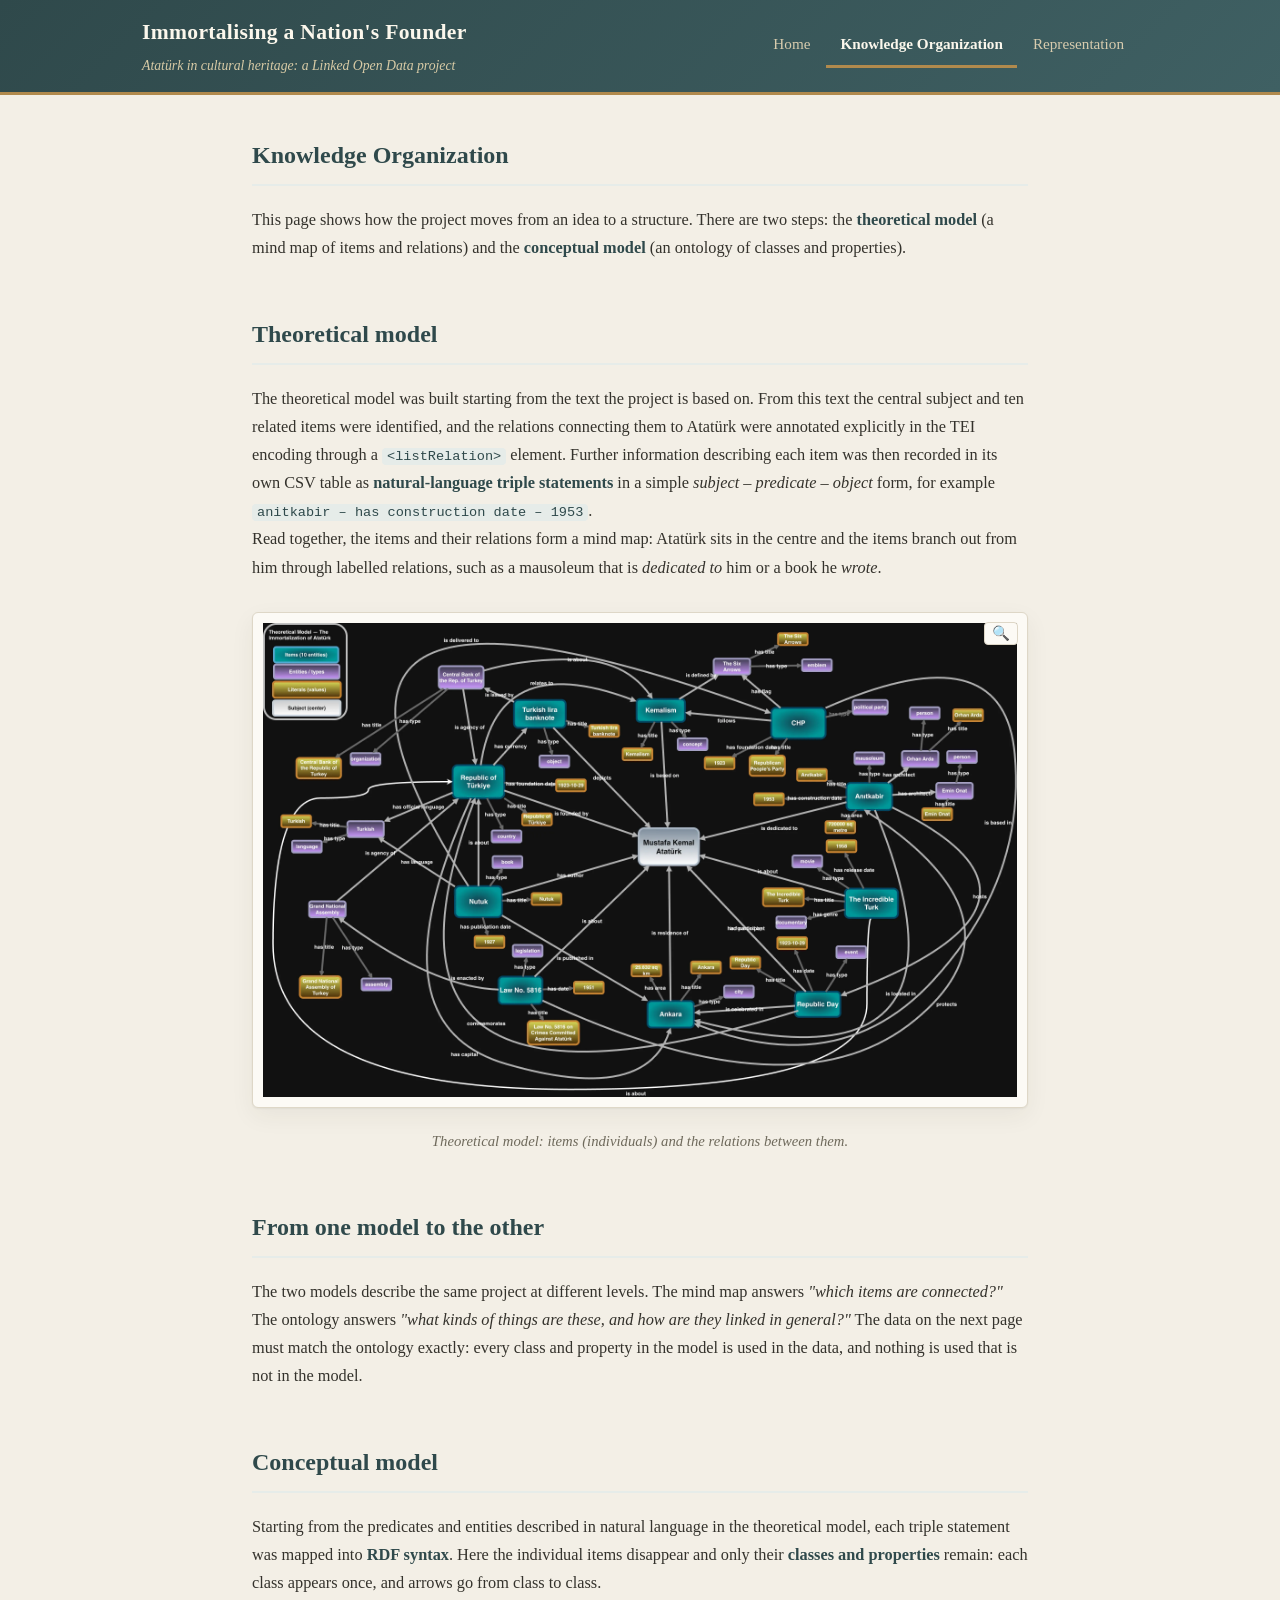
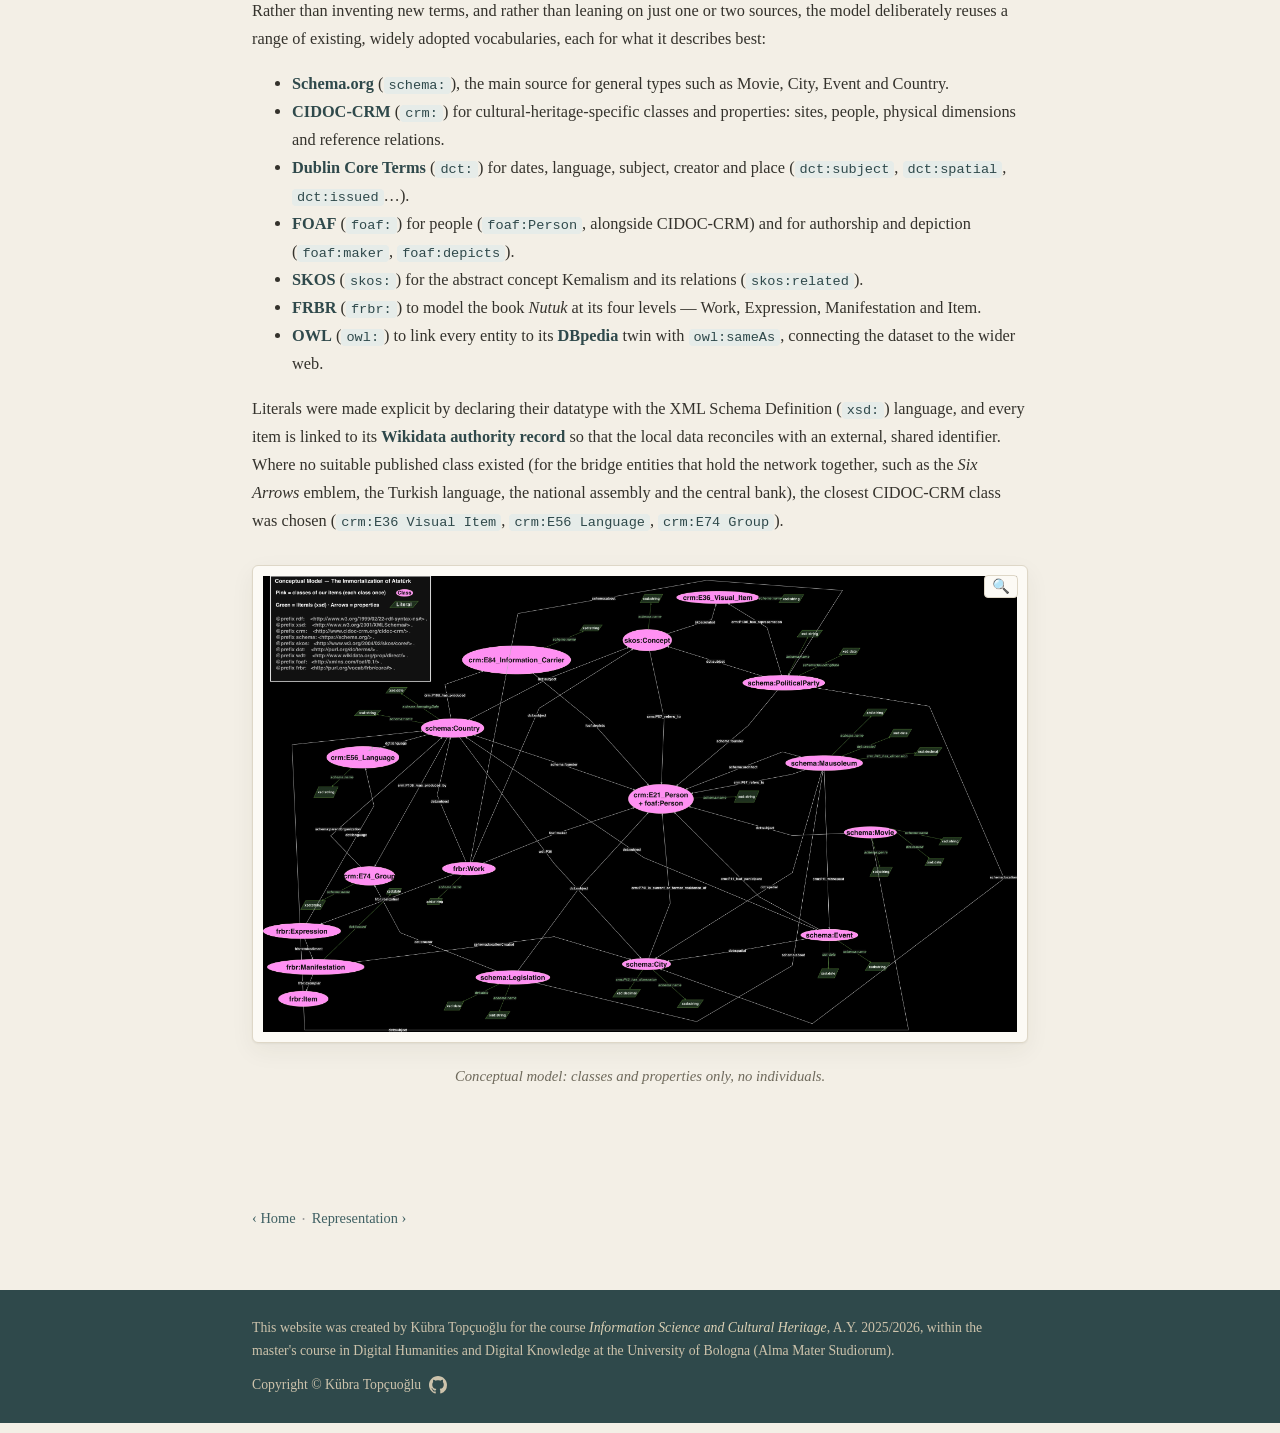
==== commit 10410586: "last changes" ====
--- a/docs/knowledge-organization.html
+++ b/docs/knowledge-organization.html
@@ -48,7 +48,15 @@
       <img src="assets/theoretical-model.webp" class="zoomable" alt="Theoretical model: radial mind map of items and relations">
       <figcaption>Theoretical model: items (individuals) and the relations between them.</figcaption>
     </figure>
-
+    <h2>From one model to the other</h2>
+    <p>
+      The two models describe the same project at different levels. The mind map
+      answers <em>"which items are connected?"</em> The ontology answers
+      <em>"what kinds of things are these, and how are they linked in general?"</em>
+      The data on the next page must match the ontology exactly: every class and
+      property in the model is used in the data, and nothing is used that is not in
+      the model.
+    </p>
     <h2>Conceptual model</h2>
     <p>
       Starting from the predicates and entities described in natural language in the
@@ -83,17 +91,13 @@
       <img src="assets/ConceptualModel.webp" class="zoomable" alt="Conceptual model: ontology of classes and properties">
       <figcaption>Conceptual model: classes and properties only, no individuals.</figcaption>
     </figure>
+  </main>
 
-    <h2>From one model to the other</h2>
-    <p>
-      The two models describe the same project at different levels. The mind map
-      answers <em>"which items are connected?"</em> The ontology answers
-      <em>"what kinds of things are these, and how are they linked in general?"</em>
-      The data on the next page must match the ontology exactly: every class and
-      property in the model is used in the data, and nothing is used that is not in
-      the model.
-    </p>
-  </main>
+  <nav class="pager">
+    <a href="index.html">‹ Home</a>
+    <span class="sep">·</span>
+    <a href="representation.html">Representation ›</a>
+  </nav>
 
   <footer>
     <p>
--- a/docs/css/style.css
+++ b/docs/css/style.css
@@ -336,6 +336,31 @@
 }
 
 /* Footer */
+.pager {
+  display: flex;
+  align-items: center;
+  gap: 6px;
+  max-width: 820px;
+  margin: 14px auto 0;
+  padding: 0 22px;
+}
+
+.pager a {
+  color: var(--teal);
+  text-decoration: none;
+  font-size: 0.9rem;
+  background: none;
+  padding: 0;
+}
+
+.pager a:hover {
+  color: var(--gold);
+  background: none;
+  text-decoration: underline;
+}
+
+.pager .sep { color: #999; }
+
 footer {
   background: var(--teal-deep);
   color: #cdc3ac;
